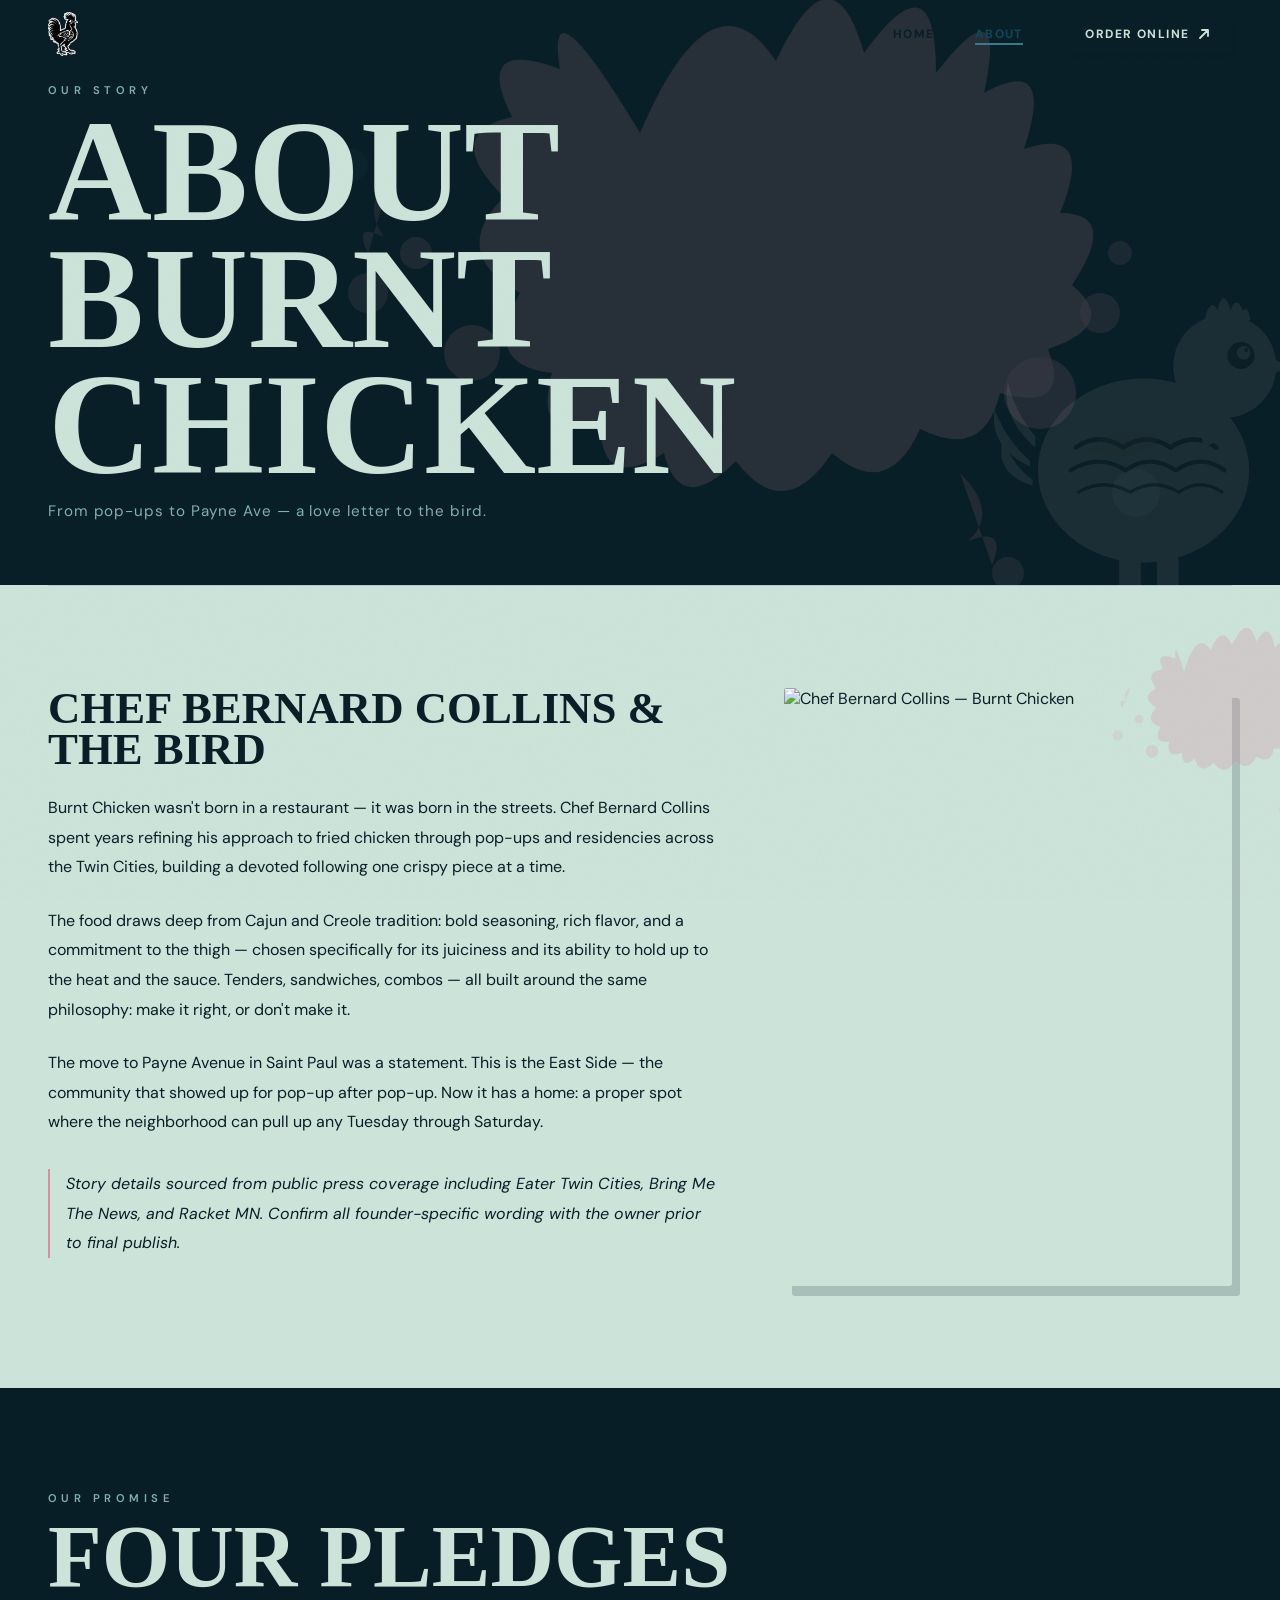
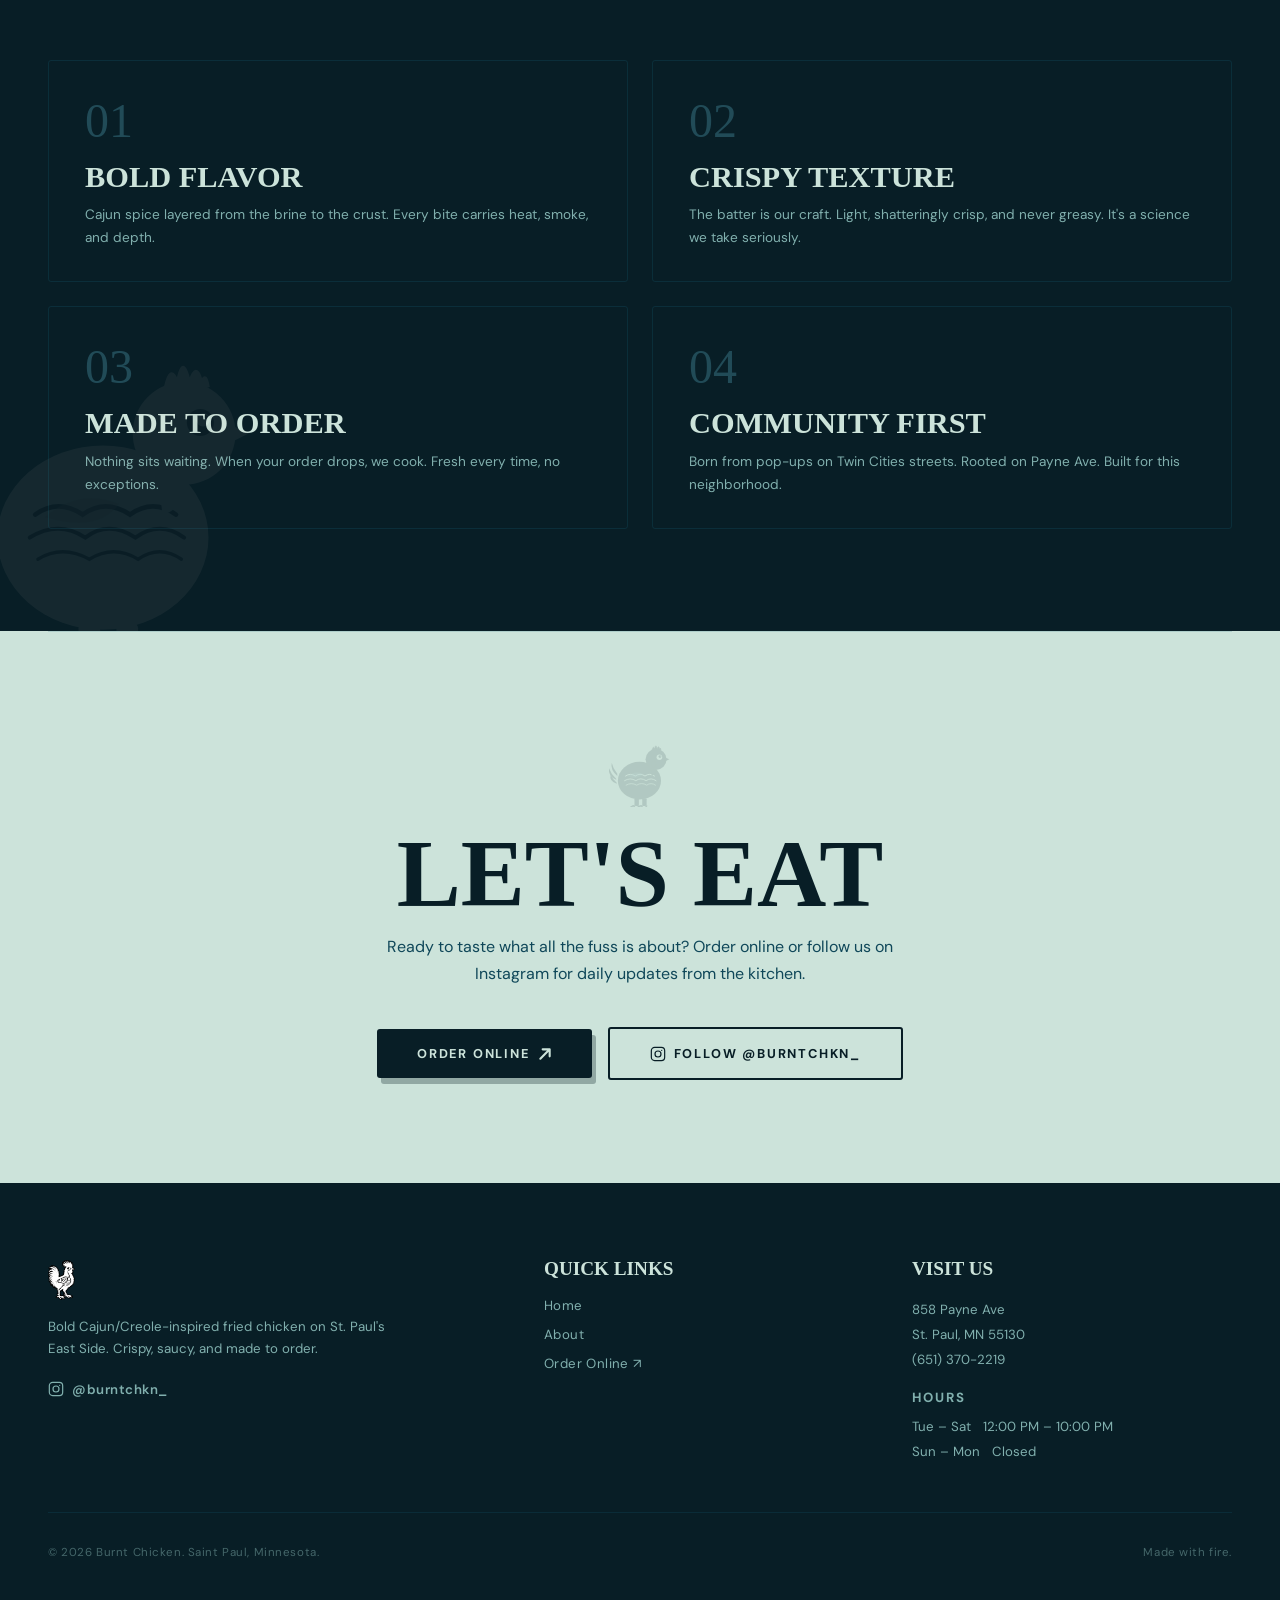
==== about.html @ 7e56224f "move site files to repo root for GitHub Pages Made-with: Cursor" ====
<!DOCTYPE html>
<html lang="en">
<head>
  <meta charset="UTF-8">
  <meta name="viewport" content="width=device-width, initial-scale=1.0">
  <title>About | Burnt Chicken | Saint Paul, MN</title>
  <meta name="description" content="The story behind Burnt Chicken — Chef Bernard Collins, Cajun/Creole roots, and the journey from Twin Cities pop-ups to Payne Ave on St. Paul's East Side.">
  <meta property="og:title" content="About | Burnt Chicken | Saint Paul, MN">
  <meta property="og:description" content="From pop-ups to Payne Ave. The story of Burnt Chicken and Chef Bernard Collins.">
  <meta property="og:type" content="website">
  <link rel="canonical" href="https://burntchicken.com/about">
  <link rel="icon" href="brand/chicken-icon.svg" type="image/svg+xml">
  <link rel="stylesheet" href="css/styles.css">
</head>
<body>

  <!-- ========================================================
       HEADER
       ======================================================== -->
  <header class="header" id="header">
    <div class="container header__inner">
      <a href="index.html" class="header__logo" aria-label="Burnt Chicken – Home">
        <img src="images/logo.png" alt="Burnt Chicken">
      </a>

      <nav class="header__nav" aria-label="Main navigation">
        <a href="index.html">Home</a>
        <a href="about.html" class="active">About</a>
        <a href="https://o.spoton.com/BL-3229-C4A0-83FE" target="_blank" rel="noopener noreferrer" class="btn btn--primary">
          Order Online
          <svg width="12" height="12" viewBox="0 0 12 12" fill="none" aria-hidden="true">
            <path d="M2 10L10 2M10 2H4M10 2V8" stroke="currentColor" stroke-width="1.8" stroke-linecap="round" stroke-linejoin="round"/>
          </svg>
        </a>
      </nav>

      <button class="header__toggle" id="menuToggle" aria-label="Open menu" aria-expanded="false">
        <span></span><span></span><span></span>
      </button>
    </div>

    <div class="header__mobile" id="mobileMenu" aria-hidden="true">
      <nav>
        <a href="index.html">Home</a>
        <a href="about.html">About</a>
        <a href="https://o.spoton.com/BL-3229-C4A0-83FE" target="_blank" rel="noopener noreferrer" class="btn btn--primary" style="justify-content:center;margin-top:.5rem;">
          Order Online
          <svg width="12" height="12" viewBox="0 0 12 12" fill="none" aria-hidden="true">
            <path d="M2 10L10 2M10 2H4M10 2V8" stroke="currentColor" stroke-width="1.8" stroke-linecap="round" stroke-linejoin="round"/>
          </svg>
        </a>
      </nav>
    </div>
  </header>


  <main>

    <!-- ======================================================
         ABOUT HERO
         ====================================================== -->
    <section class="about-hero">
      <img src="brand/splatter-3.svg" alt="" class="about-hero__bg" aria-hidden="true">
      <img src="brand/chicken-icon.svg" alt="" class="about-hero__watermark" aria-hidden="true">

      <div class="container about-hero__content">
        <p class="section-label about-hero__label">Our Story</p>
        <h1 class="about-hero__headline" id="aboutHeadline">
          About<br>Burnt Chicken
        </h1>
        <p class="about-hero__sub">
          From pop-ups to Payne Ave — a love letter to the bird.
        </p>
      </div>
    </section>


    <!-- ======================================================
         STORY
         ====================================================== -->
    <div class="section-sep"></div>
    <section class="story" id="story">
      <img src="brand/splatter-1.svg" alt="" class="story__splatter" aria-hidden="true">
      <div class="container">
        <!--
          The story section uses a 2-column layout on desktop:
          text on the left, chef/restaurant photo on the right.
          Replace images/about-chef.svg with about-chef.jpg (or any photo).
        -->
        <div class="story__layout">
        <div class="story__text" id="storyText">
          <h3 class="story__title">Chef Bernard Collins &amp; The Bird</h3>

          <p>
            Burnt Chicken wasn't born in a restaurant — it was born in the streets. Chef
            Bernard Collins spent years refining his approach to fried chicken through pop-ups
            and residencies across the Twin Cities, building a devoted following one crispy
            piece at a time.
          </p>

          <p>
            The food draws deep from Cajun and Creole tradition: bold seasoning, rich flavor,
            and a commitment to the thigh — chosen specifically for its juiciness and its
            ability to hold up to the heat and the sauce. Tenders, sandwiches, combos — all
            built around the same philosophy: make it right, or don't make it.
          </p>

          <p>
            The move to Payne Avenue in Saint Paul was a statement. This is the East Side —
            the community that showed up for pop-up after pop-up. Now it has a home: a proper
            spot where the neighborhood can pull up any Tuesday through Saturday.
          </p>

          <p class="story__disclaimer">
            Story details sourced from public press coverage including Eater Twin Cities,
            Bring Me The News, and Racket MN. Confirm all founder-specific wording with the
            owner prior to final publish.
          </p>
        </div>

        <img
          src="images/Chef1.JPG"
          alt="Chef Bernard Collins — Burnt Chicken"
          class="story__photo"
        >

        </div><!-- end .story__layout -->
      </div>
    </section>


    <!-- ======================================================
         FOUR PLEDGES
         ====================================================== -->
    <section class="pledges" id="pledges">
      <img src="brand/chicken-icon.svg" alt="" class="pledges__watermark" aria-hidden="true">
      <div class="container">
        <p class="section-label" style="color:var(--teal-light)">Our Promise</p>
        <h2 class="section-title" style="color:var(--paper)">Four Pledges</h2>

        <div class="pledges__grid" id="pledgesGrid">

          <div class="pledge-card">
            <div class="pledge-card__num">01</div>
            <h3 class="pledge-card__title">Bold Flavor</h3>
            <p class="pledge-card__text">Cajun spice layered from the brine to the crust. Every bite carries heat, smoke, and depth.</p>
          </div>

          <div class="pledge-card">
            <div class="pledge-card__num">02</div>
            <h3 class="pledge-card__title">Crispy Texture</h3>
            <p class="pledge-card__text">The batter is our craft. Light, shatteringly crisp, and never greasy. It's a science we take seriously.</p>
          </div>

          <div class="pledge-card">
            <div class="pledge-card__num">03</div>
            <h3 class="pledge-card__title">Made to Order</h3>
            <p class="pledge-card__text">Nothing sits waiting. When your order drops, we cook. Fresh every time, no exceptions.</p>
          </div>

          <div class="pledge-card">
            <div class="pledge-card__num">04</div>
            <h3 class="pledge-card__title">Community First</h3>
            <p class="pledge-card__text">Born from pop-ups on Twin Cities streets. Rooted on Payne Ave. Built for this neighborhood.</p>
          </div>

        </div>
      </div>
    </section>


    <!-- ======================================================
         CTA PANEL
         ====================================================== -->
    <div class="section-sep"></div>
    <section class="about-cta" id="aboutCta">
      <div class="container">
        <img src="brand/chicken-icon.svg" alt="" class="about-cta__icon" aria-hidden="true">
        <h2 class="about-cta__title">Let's Eat</h2>
        <p class="about-cta__sub">
          Ready to taste what all the fuss is about? Order online or follow us on Instagram
          for daily updates from the kitchen.
        </p>
        <div class="about-cta__btns">
          <a href="https://o.spoton.com/BL-3229-C4A0-83FE" target="_blank" rel="noopener noreferrer" class="btn btn--primary btn--lg">
            Order Online
            <svg width="14" height="14" viewBox="0 0 12 12" fill="none" aria-hidden="true">
              <path d="M2 10L10 2M10 2H4M10 2V8" stroke="currentColor" stroke-width="1.8" stroke-linecap="round" stroke-linejoin="round"/>
            </svg>
          </a>
          <a href="https://www.instagram.com/burntchkn_/" target="_blank" rel="noopener noreferrer" class="btn btn--outline btn--lg">
            <svg width="16" height="16" viewBox="0 0 24 24" fill="none" aria-hidden="true">
              <rect x="2" y="2" width="20" height="20" rx="5" stroke="currentColor" stroke-width="1.8"/>
              <circle cx="12" cy="12" r="4.5" stroke="currentColor" stroke-width="1.8"/>
              <circle cx="17.5" cy="6.5" r="1" fill="currentColor"/>
            </svg>
            Follow @burntchkn_
          </a>
        </div>
      </div>
    </section>

  </main>


  <!-- ========================================================
       FOOTER
       ======================================================== -->
  <footer class="footer">
    <div class="container">
      <div class="footer__grid">
        <div>
          <div class="footer__logo">
            <img src="images/logo.png" alt="Burnt Chicken" style="filter:invert(1);height:40px;width:auto;max-width:120px;">
          </div>
          <p class="footer__desc">Bold Cajun/Creole-inspired fried chicken on St. Paul's East Side. Crispy, saucy, and made to order.</p>
          <a href="https://www.instagram.com/burntchkn_/" target="_blank" rel="noopener noreferrer" class="footer__ig">
            <svg width="16" height="16" viewBox="0 0 24 24" fill="none" aria-hidden="true">
              <rect x="2" y="2" width="20" height="20" rx="5" stroke="currentColor" stroke-width="1.8"/>
              <circle cx="12" cy="12" r="4.5" stroke="currentColor" stroke-width="1.8"/>
              <circle cx="17.5" cy="6.5" r="1" fill="currentColor"/>
            </svg>
            @burntchkn_
          </a>
        </div>

        <div>
          <h3 class="footer__col-title">Quick Links</h3>
          <nav class="footer__links">
            <a href="index.html">Home</a>
            <a href="about.html">About</a>
            <a href="https://o.spoton.com/BL-3229-C4A0-83FE" target="_blank" rel="noopener noreferrer">Order Online ↗</a>
          </nav>
        </div>

        <div>
          <h3 class="footer__col-title">Visit Us</h3>
          <address class="footer__address">
            <p>858 Payne Ave</p>
            <p>St. Paul, MN 55130</p>
            <p><a href="tel:+16513702219">(651) 370-2219</a></p>
            <p class="footer__hours-label">Hours</p>
            <p>Tue – Sat &nbsp; 12:00 PM – 10:00 PM</p>
            <p>Sun – Mon &nbsp; Closed</p>
          </address>
        </div>
      </div>

      <div class="footer__bottom">
        <p>&copy; <span id="year"></span> Burnt Chicken. Saint Paul, Minnesota.</p>
        <p>Made with fire.</p>
      </div>
    </div>
  </footer>


  <!-- Mobile sticky Order CTA -->
  <div class="sticky-order" id="stickyOrder">
    <a href="https://o.spoton.com/BL-3229-C4A0-83FE" target="_blank" rel="noopener noreferrer">
      Order Online
      <svg width="14" height="14" viewBox="0 0 12 12" fill="none" aria-hidden="true">
        <path d="M2 10L10 2M10 2H4M10 2V8" stroke="currentColor" stroke-width="1.8" stroke-linecap="round" stroke-linejoin="round"/>
      </svg>
    </a>
  </div>


  <script src="https://cdnjs.cloudflare.com/ajax/libs/gsap/3.12.5/gsap.min.js"></script>
  <script src="https://cdnjs.cloudflare.com/ajax/libs/gsap/3.12.5/ScrollTrigger.min.js"></script>
  <script src="https://cdn.jsdelivr.net/npm/lenis@1.1.14/dist/lenis.min.js"></script>
  <script src="js/main.js"></script>

</body>
</html>
---- css/styles.css ----
/* ============================================================
   BURNT CHICKEN — styles.css
   Brand palette, base styles, all components
   ============================================================ */

@import url('https://fonts.googleapis.com/css2?family=Permanent+Marker&family=DM+Sans:wght@400;500;600;700&display=swap');

/* ---- Tokens ------------------------------------------------ */
:root {
  --ink:        #081E26;
  --paper:      #CCE3DA;
  --teal-light: #81B0AE;
  --teal:       #3A7889;
  --teal-dark:  #0F4759;
  --pink:       #D790A2;

  --font-display: 'Permanent Marker', cursive;
  --font-sans:    'DM Sans', system-ui, sans-serif;

  --shadow-sm:  4px 6px 0 rgba(8,30,38,.30);
  --shadow-md:  6px 8px 0 rgba(8,30,38,.22);

  --radius:     3px;
  --max-w:      1280px;
  --ease:       cubic-bezier(.25,.46,.45,.94);
}

/* ---- Reset ------------------------------------------------- */
*, *::before, *::after { box-sizing: border-box; margin: 0; padding: 0; }
html { scroll-behavior: auto; }
img, svg { display: block; max-width: 100%; }
a { color: inherit; text-decoration: none; }
ul { list-style: none; }
address { font-style: normal; }
button { border: none; background: none; cursor: pointer; font: inherit; }

/* ---- Base -------------------------------------------------- */
body {
  background-color: var(--paper);
  color: var(--ink);
  font-family: var(--font-sans);
  -webkit-font-smoothing: antialiased;
  overflow-x: hidden;
  position: relative;
}

/* Paper grain overlay */
body::before {
  content: '';
  position: fixed;
  inset: 0;
  background-image: url("data:image/svg+xml,%3Csvg xmlns='http://www.w3.org/2000/svg' width='300' height='300'%3E%3Cfilter id='n'%3E%3CfeTurbulence type='fractalNoise' baseFrequency='.85' numOctaves='4' stitchTiles='stitch'/%3E%3CfeColorMatrix type='saturate' values='0'/%3E%3C/filter%3E%3Crect width='300' height='300' filter='url(%23n)' opacity='.04'/%3E%3C/svg%3E");
  background-repeat: repeat;
  pointer-events: none;
  z-index: 9999;
  opacity: .5;
}

h1, h2, h3, h4 {
  font-family: var(--font-display);
  text-transform: uppercase;
  line-height: .9;
}

/* ---- Layout helpers --------------------------------------- */
.container {
  width: 100%;
  max-width: var(--max-w);
  margin-inline: auto;
  padding-inline: clamp(1.5rem, 5vw, 3rem);
}

.section-sep {
  height: 1px;
  background: rgba(58,120,137,.2);
  margin-inline: clamp(1.5rem, 5vw, 3rem);
}

/* ---- Scrollbar -------------------------------------------- */
::-webkit-scrollbar { width: 8px; }
::-webkit-scrollbar-track { background: var(--paper); }
::-webkit-scrollbar-thumb { background: var(--teal); border-radius: 4px; }
::-webkit-scrollbar-thumb:hover { background: var(--teal-dark); }

/* ---- Reduced-motion --------------------------------------- */
@media (prefers-reduced-motion: reduce) {
  *, *::before, *::after {
    animation-duration: .01ms !important;
    transition-duration: .01ms !important;
  }
}

/* ============================================================
   HEADER
   ============================================================ */
.header {
  position: fixed;
  top: 0; left: 0; right: 0;
  z-index: 100;
  transition: background .3s var(--ease), box-shadow .3s var(--ease);
}
.header.scrolled {
  background: rgba(204,227,218,.96);
  backdrop-filter: blur(8px);
  box-shadow: var(--shadow-sm);
  border-bottom: 1px solid rgba(58,120,137,.18);
}
.header__inner {
  display: flex;
  align-items: center;
  justify-content: space-between;
  height: 68px;
}
.header__logo {
  display: flex;
  align-items: center;
  gap: .75rem;
  flex-shrink: 0;
}
.header__logo img {
  height: 44px;
  width: auto;
  max-width: 140px;
  object-fit: contain;
  transition: transform .3s var(--ease);
}
.header__logo:hover img { transform: rotate(-6deg); }
.header__logo-text {
  font-family: var(--font-display);
  font-size: 1.3rem;
  color: var(--ink);
  text-transform: uppercase;
}
.header__nav {
  display: flex;
  align-items: center;
  gap: 2.5rem;
}
.header__nav a {
  font-family: var(--font-sans);
  font-weight: 700;
  font-size: .75rem;
  letter-spacing: .12em;
  text-transform: uppercase;
  color: var(--ink);
  position: relative;
  transition: color .2s;
}
.header__nav a::after {
  content: '';
  position: absolute;
  bottom: -3px; left: 0;
  height: 2px;
  width: 0;
  background: var(--teal);
  transition: width .2s var(--ease);
}
.header__nav a:hover { color: var(--teal); }
.header__nav a:hover::after,
.header__nav a.active::after { width: 100%; }
.header__nav a.active { color: var(--teal-dark); }

/* Prevent nav-link overrides from leaking into the CTA button */
.header__nav .btn--primary {
  color: var(--paper);
}
.header__nav .btn--primary::after {
  display: none;
}

/* Toggle */
.header__toggle {
  display: none;
  flex-direction: column;
  gap: 5px;
  padding: .5rem;
}
.header__toggle span {
  display: block;
  width: 24px;
  height: 2px;
  background: var(--ink);
  transition: transform .3s, opacity .3s;
}
.header__toggle.open span:nth-child(1) { transform: rotate(45deg) translate(5px,5px); }
.header__toggle.open span:nth-child(2) { opacity: 0; }
.header__toggle.open span:nth-child(3) { transform: rotate(-45deg) translate(5px,-5px); }

/* Mobile menu */
.header__mobile {
  background: rgba(204,227,218,.98);
  backdrop-filter: blur(8px);
  border-top: 1px solid rgba(58,120,137,.18);
  overflow: hidden;
  max-height: 0;
  transition: max-height .35s var(--ease);
}
.header__mobile.open { max-height: 320px; }
.header__mobile nav {
  display: flex;
  flex-direction: column;
  gap: 1rem;
  padding: 1.5rem clamp(1.5rem, 5vw, 3rem);
}
.header__mobile nav a {
  font-weight: 700;
  font-size: .875rem;
  letter-spacing: .1em;
  text-transform: uppercase;
  color: var(--ink);
  transition: color .2s;
}
.header__mobile nav a:hover { color: var(--teal); }

/* ---- Button base ------------------------------------------ */
.btn {
  display: inline-flex;
  align-items: center;
  gap: .5rem;
  font-family: var(--font-sans);
  font-weight: 700;
  font-size: .75rem;
  letter-spacing: .14em;
  text-transform: uppercase;
  border-radius: var(--radius);
  transition: background .2s, transform .2s, box-shadow .2s, color .2s, border-color .2s;
  cursor: pointer;
  white-space: nowrap;
}
.btn:active { transform: translateY(0) !important; }

.btn--primary {
  background: var(--ink);
  color: var(--paper);
  padding: .65rem 1.4rem;
  box-shadow: var(--shadow-sm);
}
.btn--primary:hover {
  background: var(--teal-dark);
  transform: translateY(-2px);
  box-shadow: var(--shadow-md);
}

.btn--outline {
  background: transparent;
  color: var(--ink);
  border: 2px solid var(--ink);
  padding: .6rem 1.4rem;
}
.btn--outline:hover {
  background: var(--ink);
  color: var(--paper);
  transform: translateY(-2px);
}

.btn--ghost {
  background: transparent;
  color: var(--teal-dark);
  padding: .6rem 1rem;
}
.btn--ghost:hover { color: var(--teal); }

.btn--lg {
  font-size: .8rem;
  padding: 1rem 2.5rem;
}

.btn svg { flex-shrink: 0; }

/* ============================================================
   HERO
   ============================================================ */
.hero {
  position: relative;
  min-height: 100svh;
  display: flex;
  flex-direction: column;
  align-items: center;
  justify-content: center;
  overflow: hidden;
  background: var(--paper);
  padding-top: 68px;
}

/* Horizontal rule grain lines */
.hero::after {
  content: '';
  position: absolute;
  inset: 0;
  pointer-events: none;
  background-image: repeating-linear-gradient(
    0deg,
    rgba(8,30,38,.04) 0, rgba(8,30,38,.04) 1px,
    transparent 1px, transparent 44px
  );
}

.hero__splatter-1 {
  position: absolute;
  top: 0; right: 0;
  width: clamp(18rem,40vw,32rem);
  aspect-ratio: 1;
  pointer-events: none;
  transform: translate(25%, -15%);
}
.hero__splatter-2 {
  position: absolute;
  bottom: 0; left: 0;
  width: clamp(14rem,30vw,22rem);
  aspect-ratio: 1;
  pointer-events: none;
  transform: translate(-25%, 10%);
  opacity: .65;
}
.hero__watermark {
  position: absolute;
  top: 88px; left: clamp(1.5rem,5vw,3rem);
  width: 88px;
  aspect-ratio: 1;
  opacity: .1;
  pointer-events: none;
  display: none;
}

.hero__content {
  position: relative;
  z-index: 2;
  text-align: center;
  padding-inline: 1.5rem;
  max-width: 900px;
  width: 100%;
}
.hero__icon {
  width: clamp(5rem,12vw,8rem);
  aspect-ratio: 1;
  margin: 0 auto 1.5rem;
  object-fit: contain;
}
.hero__headline {
  font-size: clamp(4rem,16vw,12rem);
  letter-spacing: -.02em;
  color: var(--ink);
  line-height: .88;
  margin-bottom: 1.25rem;
}
.hero__tagline {
  font-family: var(--font-sans);
  font-weight: 600;
  font-size: clamp(.65rem,.9vw,.8rem);
  letter-spacing: .35em;
  text-transform: uppercase;
  color: var(--teal-dark);
  margin-bottom: 2.5rem;
}
.hero__ctas {
  display: flex;
  flex-wrap: wrap;
  align-items: center;
  justify-content: center;
  gap: 1rem;
}

/* Scroll hint */
.hero__scroll {
  position: absolute;
  bottom: 2rem;
  left: 50%;
  transform: translateX(-50%);
  display: flex;
  flex-direction: column;
  align-items: center;
  gap: .4rem;
  opacity: .3;
  pointer-events: none;
}
.hero__scroll span {
  font-family: var(--font-sans);
  font-size: .6rem;
  letter-spacing: .3em;
  text-transform: uppercase;
  color: var(--ink);
}
.hero__scroll-line {
  width: 1px;
  height: 2rem;
  background: var(--ink);
  animation: scrollBounce 1.6s ease-in-out infinite;
}
@keyframes scrollBounce {
  0%,100% { transform: scaleY(1); opacity: .5; }
  50%     { transform: scaleY(.5); opacity: 1; }
}

/* ============================================================
   FEATURED ITEMS
   ============================================================ */
.featured {
  position: relative;
  padding-block: clamp(4rem, 8vw, 7rem);
  background: var(--paper);
}
.section-label {
  font-family: var(--font-sans);
  font-weight: 600;
  font-size: .7rem;
  letter-spacing: .4em;
  text-transform: uppercase;
  color: var(--teal);
  margin-bottom: .75rem;
}
.section-title {
  font-size: clamp(2.8rem, 7vw, 5.5rem);
  color: var(--ink);
  margin-bottom: clamp(2.5rem, 5vw, 4rem);
}
.cards-grid {
  display: grid;
  grid-template-columns: repeat(auto-fill, minmax(min(100%,280px),1fr));
  gap: 1.5rem;
  margin-bottom: 3rem;
}
.item-card {
  position: relative;
  background: var(--paper);
  border: 2px solid rgba(8,30,38,.1);
  border-radius: var(--radius);
  overflow: hidden;
  transition: transform .3s var(--ease), box-shadow .3s var(--ease);
  cursor: default;
}
.item-card:hover {
  transform: translateY(-6px) rotate(-.5deg);
  box-shadow: var(--shadow-md);
}
.item-card__band {
  height: 3px;
  width: 100%;
}
.item-card__body {
  padding: 1.5rem 1.75rem 1.75rem;
}
.item-card__emoji {
  font-size: 2.2rem;
  margin-bottom: 1rem;
  display: block;
  transition: transform .3s;
}
.item-card:hover .item-card__emoji { transform: scale(1.12); }
.item-card__name {
  font-size: clamp(1.35rem, 3vw, 1.7rem);
  color: var(--ink);
  margin-bottom: .4rem;
}
.item-card__desc {
  font-size: .82rem;
  line-height: 1.6;
  color: var(--teal-dark);
  margin-bottom: 1.2rem;
}
.item-card__cta {
  display: inline-flex;
  align-items: center;
  gap: .35rem;
  font-family: var(--font-sans);
  font-weight: 700;
  font-size: .7rem;
  letter-spacing: .14em;
  text-transform: uppercase;
  color: var(--ink);
  border-bottom: 2px solid var(--teal);
  padding-bottom: 2px;
  transition: color .2s, border-color .2s;
}
.item-card__cta:hover { color: var(--teal); border-color: var(--teal-dark); }
.featured__cta-wrap { text-align: center; }

/* ============================================================
   VIBE SECTION
   ============================================================ */
.vibe {
  position: relative;
  padding-block: clamp(4rem, 8vw, 7rem);
  background: var(--ink);
  color: var(--paper);
  overflow: hidden;
}
.vibe__splatter {
  position: absolute;
  top: 2rem; right: 0;
  width: clamp(16rem, 35vw, 28rem);
  aspect-ratio: 1;
  opacity: .28;
  pointer-events: none;
}
.vibe__watermark {
  position: absolute;
  bottom: 0; left: 0;
  width: clamp(14rem, 28vw, 22rem);
  aspect-ratio: 1;
  opacity: .05;
  filter: invert(1);
  pointer-events: none;
  transform: translate(-20%, 10%);
}
.vibe__grid {
  display: grid;
  grid-template-columns: 1fr;
  gap: 3rem;
}
.vibe__photo-wrap {
  border-radius: 4px;
  overflow: hidden;
  box-shadow: 8px 10px 0 rgba(8,30,38,.45);
  align-self: stretch;
}
.vibe__photo {
  width: 100%;
  height: 100%;
  min-height: 320px;
  object-fit: cover;
  display: block;
}
.vibe__label { color: var(--teal-light); }
.vibe__headline {
  font-size: clamp(2.8rem, 7vw, 5.5rem);
  color: var(--paper);
  margin-bottom: 1.5rem;
}
.vibe__headline em {
  font-style: normal;
  color: var(--pink);
}
.vibe__intro {
  font-size: clamp(.9rem, 1.5vw, 1rem);
  line-height: 1.7;
  color: var(--teal-light);
  max-width: 38rem;
}
.vibe__items { display: flex; flex-direction: column; gap: 2rem; }
.vibe__item {
  display: flex;
  gap: 1.25rem;
  align-items: flex-start;
}
.vibe__item-icon {
  font-size: 2rem;
  flex-shrink: 0;
  margin-top: .15rem;
  transition: transform .3s;
}
.vibe__item:hover .vibe__item-icon { transform: scale(1.12); }
.vibe__item-title {
  font-size: clamp(1.3rem, 2.5vw, 1.7rem);
  color: var(--paper);
  margin-bottom: .35rem;
}
.vibe__item-text {
  font-size: .85rem;
  line-height: 1.65;
  color: var(--teal-light);
}

/* ============================================================
   LOCATION BLOCK
   ============================================================ */
.location {
  position: relative;
  padding-block: clamp(4rem, 8vw, 7rem);
  background: var(--paper);
}
.location__title-wrap { text-align: center; margin-bottom: clamp(2.5rem, 5vw, 4rem); }
.location__grid {
  display: grid;
  grid-template-columns: 1fr;
  gap: 1.5rem;
}
.loc-card {
  background: var(--paper);
  border: 2px solid rgba(8,30,38,.1);
  border-radius: var(--radius);
  padding: 2rem 2.25rem 2.25rem;
  box-shadow: var(--shadow-sm);
}
.loc-card--dark {
  background: var(--ink);
  color: var(--paper);
  border-color: var(--ink);
  display: flex;
  flex-direction: column;
  gap: 1.25rem;
}
.loc-card__title {
  font-size: 1.6rem;
  margin-bottom: .25rem;
}
.loc-card--dark .loc-card__title { color: var(--paper); }
.loc-card__rule {
  width: 2rem;
  height: 2px;
  margin-bottom: 1.25rem;
}
.loc-card--dark .loc-card__rule { background: var(--teal); }
.loc-card__rule--pink { background: var(--pink); }
.loc-card__rule--teal { background: var(--teal); }

.loc-card address p { font-size: .85rem; line-height: 1.8; color: var(--teal-light); }
.loc-card address p.bold { color: var(--paper); font-weight: 600; font-size: .95rem; }
.loc-card address small { font-size: .72rem; color: var(--teal); }

.loc-card__map-btns { display: flex; flex-direction: column; gap: .6rem; margin-top: auto; }
.map-btn {
  display: flex;
  align-items: center;
  justify-content: center;
  gap: .5rem;
  font-family: var(--font-sans);
  font-weight: 700;
  font-size: .7rem;
  letter-spacing: .12em;
  text-transform: uppercase;
  border-radius: var(--radius);
  padding: .75rem 1rem;
  transition: background .2s, color .2s;
  text-align: center;
}
.map-btn--teal { background: var(--teal); color: var(--paper); }
.map-btn--teal:hover { background: var(--teal-dark); }
.map-btn--outline { border: 1px solid rgba(129,176,174,.35); color: var(--teal-light); }
.map-btn--outline:hover { border-color: var(--teal); color: var(--paper); }

.hours-list { list-style: none; }
.hours-list li {
  display: flex;
  justify-content: space-between;
  gap: 1rem;
  padding-block: .55rem;
  border-bottom: 1px solid rgba(8,30,38,.06);
  font-size: .83rem;
}
.hours-list li:last-child { border-bottom: none; }
.hours-list .day { font-weight: 600; }
.hours-list .day.closed { opacity: .35; }
.hours-list .time { color: var(--teal-dark); }
.hours-list .time.closed { color: var(--ink); opacity: .28; }

.contact-links { display: flex; flex-direction: column; gap: 1rem; margin-top: .5rem; }
.contact-link {
  display: flex;
  align-items: center;
  gap: .75rem;
  transition: color .2s;
}
.contact-link:hover { color: var(--teal); }
.contact-link--ig:hover { color: var(--pink); }
.contact-link__icon {
  width: 2rem;
  height: 2rem;
  background: rgba(58,120,137,.1);
  border-radius: 50%;
  display: flex;
  align-items: center;
  justify-content: center;
  flex-shrink: 0;
  transition: background .2s;
}
.contact-link:hover .contact-link__icon { background: rgba(58,120,137,.2); }
.contact-link--ig:hover .contact-link__icon { background: rgba(215,144,162,.2); }
.contact-link__name { font-weight: 600; font-size: .88rem; }
.contact-link__sub { font-size: .72rem; opacity: .45; }

.ready-card {
  background: var(--teal-dark);
  color: var(--paper);
  border-radius: var(--radius);
  padding: 2rem;
  text-align: center;
}
.ready-card h3 { font-size: 1.8rem; color: var(--paper); margin-bottom: .25rem; }
.ready-card p { font-size: .83rem; color: var(--teal-light); margin-bottom: 1.25rem; }
.ready-card .btn--paper {
  background: var(--paper);
  color: var(--ink);
  padding: .75rem 1.5rem;
  font-weight: 700;
  font-size: .75rem;
  letter-spacing: .14em;
  text-transform: uppercase;
  border-radius: var(--radius);
  display: inline-flex;
  align-items: center;
  gap: .5rem;
  transition: background .2s, color .2s, transform .2s;
}
.ready-card .btn--paper:hover {
  background: var(--pink);
  color: var(--paper);
  transform: translateY(-2px);
}

/* ============================================================
   FOOTER
   ============================================================ */
.footer {
  background: var(--ink);
  color: var(--paper);
  padding-block: clamp(3.5rem, 6vw, 5rem);
}
.footer__grid {
  display: grid;
  grid-template-columns: 1fr;
  gap: 3rem;
  padding-bottom: 3rem;
  border-bottom: 1px solid rgba(15,71,89,.35);
  margin-bottom: 2rem;
}
.footer__logo { display: flex; align-items: center; gap: .75rem; margin-bottom: 1rem; }
.footer__logo img { width: 40px; height: 40px; filter: invert(1); }
.footer__logo-text { font-family: var(--font-display); font-size: 1.25rem; text-transform: uppercase; }
.footer__desc { font-size: .83rem; line-height: 1.7; color: var(--teal-light); max-width: 22rem; margin-bottom: 1.25rem; }
.footer__ig {
  display: inline-flex;
  align-items: center;
  gap: .5rem;
  font-size: .83rem;
  font-weight: 600;
  letter-spacing: .04em;
  color: var(--teal-light);
  transition: color .2s;
}
.footer__ig:hover { color: var(--pink); }

.footer__col-title { font-size: 1.2rem; color: var(--paper); margin-bottom: 1.25rem; }
.footer__links { display: flex; flex-direction: column; gap: .75rem; }
.footer__links a { font-size: .83rem; color: var(--teal-light); letter-spacing: .03em; transition: color .2s; }
.footer__links a:hover { color: var(--pink); }

.footer__address p { font-size: .83rem; line-height: 1.9; color: var(--teal-light); }
.footer__address a { transition: color .2s; }
.footer__address a:hover { color: var(--pink); }
.footer__hours-label {
  font-weight: 700;
  font-size: .68rem;
  letter-spacing: .15em;
  text-transform: uppercase;
  color: var(--paper);
  margin-top: .75rem;
  margin-bottom: .25rem;
}

.footer__bottom {
  display: flex;
  flex-direction: column;
  gap: .5rem;
  align-items: center;
  text-align: center;
}
.footer__bottom p { font-size: .72rem; color: rgba(129,176,174,.5); letter-spacing: .05em; }

/* ============================================================
   MOBILE STICKY CTA
   ============================================================ */
.sticky-order {
  position: fixed;
  bottom: 1.5rem;
  left: 50%;
  transform: translateX(-50%) translateY(6rem);
  z-index: 90;
  opacity: 0;
  transition: transform .35s var(--ease), opacity .35s var(--ease);
  pointer-events: none;
}
.sticky-order.visible {
  transform: translateX(-50%) translateY(0);
  opacity: 1;
  pointer-events: auto;
}
.sticky-order a {
  display: inline-flex;
  align-items: center;
  gap: .6rem;
  background: var(--ink);
  color: var(--paper);
  font-family: var(--font-sans);
  font-weight: 700;
  font-size: .78rem;
  letter-spacing: .14em;
  text-transform: uppercase;
  padding: 1rem 2rem;
  border-radius: 999px;
  box-shadow: var(--shadow-md);
  white-space: nowrap;
}

/* ============================================================
   ABOUT PAGE
   ============================================================ */
.about-hero {
  position: relative;
  min-height: 65svh;
  display: flex;
  flex-direction: column;
  justify-content: flex-end;
  background: var(--ink);
  overflow: hidden;
  padding-top: 68px;
  padding-bottom: clamp(2.5rem, 5vw, 4rem);
}
.about-hero__bg {
  position: absolute;
  inset: 0;
  opacity: .22;
  pointer-events: none;
  object-fit: cover;
  width: 100%;
  height: 100%;
}
.about-hero__watermark {
  position: absolute;
  right: 0; bottom: 0;
  width: clamp(14rem, 30vw, 22rem);
  aspect-ratio: 1;
  opacity: .08;
  filter: invert(1);
  pointer-events: none;
  transform: translate(12%, 4%);
}
.about-hero__content { position: relative; z-index: 2; }
.about-hero__label { color: var(--teal-light); }
.about-hero__headline {
  font-size: clamp(3.5rem, 13vw, 9rem);
  color: var(--paper);
  line-height: .88;
  margin-bottom: .75rem;
}
.about-hero__sub {
  font-size: clamp(.8rem, 1.2vw, .95rem);
  color: var(--teal-light);
  letter-spacing: .06em;
  max-width: 30rem;
}

.story {
  position: relative;
  padding-block: clamp(4rem, 8vw, 7rem);
  background: var(--paper);
  overflow: hidden;
}
.story__splatter {
  position: absolute;
  top: 0; right: 0;
  width: clamp(14rem, 28vw, 20rem);
  aspect-ratio: 1;
  opacity: .38;
  pointer-events: none;
  transform: translate(20%, -10%);
}
.story__title { font-size: clamp(1.8rem, 4vw, 2.8rem); color: var(--ink); margin-bottom: 1.5rem; }
.story__text {
  max-width: 46rem;
}
.story__text p {
  font-size: clamp(.9rem, 1.4vw, 1rem);
  line-height: 1.85;
  color: var(--ink);
  margin-bottom: 1.5rem;
}
.story__disclaimer {
  font-size: .82rem;
  line-height: 1.7;
  color: rgba(8,30,38,.38);
  font-style: italic;
  border-left: 2px solid var(--pink);
  padding-left: 1rem;
  margin-top: 2rem;
}

.pledges {
  position: relative;
  padding-block: clamp(4rem, 8vw, 7rem);
  background: var(--ink);
  color: var(--paper);
  overflow: hidden;
}
.pledges__watermark {
  position: absolute;
  bottom: 0; left: 0;
  width: clamp(14rem, 28vw, 22rem);
  aspect-ratio: 1;
  opacity: .05;
  filter: invert(1);
  pointer-events: none;
  transform: translate(-20%, 10%);
}
.pledges__grid {
  display: grid;
  grid-template-columns: 1fr;
  gap: 1.5rem;
  margin-top: 3rem;
}
.pledge-card {
  border: 1px solid rgba(15,71,89,.4);
  border-radius: var(--radius);
  padding: 2rem 2.25rem;
  transition: border-color .3s, transform .3s;
}
.pledge-card:hover { border-color: var(--teal); transform: translateY(-4px); }
.pledge-card__num {
  font-family: var(--font-display);
  font-size: 3rem;
  color: var(--teal);
  opacity: .5;
  margin-bottom: 1rem;
  text-transform: uppercase;
  transition: opacity .3s;
}
.pledge-card:hover .pledge-card__num { opacity: 1; }
.pledge-card__title { font-size: clamp(1.4rem, 3vw, 1.9rem); color: var(--paper); margin-bottom: .75rem; }
.pledge-card__text { font-size: .85rem; line-height: 1.7; color: var(--teal-light); }

.about-cta {
  position: relative;
  padding-block: clamp(4rem, 8vw, 7rem);
  background: var(--paper);
  text-align: center;
  overflow: hidden;
}
.about-cta__icon {
  width: 4.5rem;
  aspect-ratio: 1;
  opacity: .13;
  margin: 0 auto 1.5rem;
}
.about-cta__title { font-size: clamp(3rem, 8vw, 6rem); color: var(--ink); margin-bottom: 1rem; }
.about-cta__sub {
  font-size: clamp(.9rem, 1.4vw, 1rem);
  line-height: 1.7;
  color: var(--teal-dark);
  max-width: 32rem;
  margin: 0 auto 2.5rem;
}
.about-cta__btns {
  display: flex;
  flex-wrap: wrap;
  align-items: center;
  justify-content: center;
  gap: 1rem;
}

/* ============================================================
   RESPONSIVE
   ============================================================ */
@media (min-width: 640px) {
  .header__watermark { display: block; }
  .loc-card__map-btns { flex-direction: row; }
}

@media (min-width: 768px) {
  .header__toggle { display: none !important; }
  .header__nav { display: flex !important; }
  .header__mobile { display: none !important; }

  .sticky-order { display: none; }

  .vibe__grid { grid-template-columns: 1fr 1.1fr 1fr; align-items: stretch; gap: 2.5rem; }

  .location__grid { grid-template-columns: 1fr 1fr; }
  .location__col-right { display: flex; flex-direction: column; gap: 1.5rem; }

  .pledges__grid { grid-template-columns: 1fr 1fr; }

  .footer__grid { grid-template-columns: 1fr 1fr; }
  .footer__bottom { flex-direction: row; justify-content: space-between; text-align: left; }
}

@media (max-width: 767px) {
  .header__nav { display: none; }
  .header__toggle { display: flex; }
  .header__mobile { display: block; }
}

@media (min-width: 1024px) {
  .location__grid { grid-template-columns: 1fr 1fr 1fr; }
  .location__col-right { display: contents; }
  .footer__grid { grid-template-columns: 1.4fr 1fr 1fr; }
}

/* ============================================================
   ITEM CARD — IMAGE SUPPORT
   When you add a real photo, the emoji is hidden automatically.
   ============================================================ */
.item-card__img {
  width: 100%;
  aspect-ratio: 3 / 2;
  object-fit: cover;
  display: block;
  background: rgba(8,30,38,.06); /* fallback colour while loading */
}

/* Hide the top colour band when an image is present */
.item-card:has(.item-card__img) .item-card__band {
  display: none;
}

/* Hide emoji when image is present */
.item-card:has(.item-card__img) .item-card__emoji {
  display: none;
}

/* ============================================================
   ABOUT PAGE — CHEF PHOTO
   ============================================================ */
.story__layout {
  display: grid;
  grid-template-columns: 1fr;
  gap: 3rem;
  align-items: start;
}

.story__photo {
  width: 100%;
  border-radius: var(--radius);
  object-fit: cover;
  object-position: top center;
  aspect-ratio: 3 / 4;
  box-shadow: 8px 10px 0 rgba(8,30,38,.18);
  display: block;
}

/* Show photo column side-by-side on wider screens */
@media (min-width: 768px) {
  .story__layout {
    grid-template-columns: 1fr 1fr;
    align-items: start;
  }
}

@media (min-width: 1024px) {
  .story__layout {
    grid-template-columns: 1.2fr 0.8fr;
    gap: 4rem;
    align-items: start;
  }
}

/* ============================================================
   HERO — BANNER IMAGE (replaces text headline)
   ============================================================ */
.hero__banner-img {
  width: 100%;
  max-width: clamp(260px, 72vw, 720px);
  height: auto;
  display: block;
  margin: 0 auto;
  object-fit: contain;
  filter: drop-shadow(0 4px 24px rgba(8,30,38,.18));
}

/* ============================================================
   SIDES SECTION DIVIDER
   ============================================================ */
.cards-divider {
  grid-column: 1 / -1;
  display: flex;
  align-items: center;
  gap: 1.25rem;
  padding-top: 1rem;
  padding-bottom: .25rem;
}
.cards-divider__label {
  font-family: var(--font-display);
  font-size: clamp(1.3rem, 3vw, 1.8rem);
  color: var(--ink);
  white-space: nowrap;
  text-transform: uppercase;
}
.cards-divider__line {
  flex: 1;
  height: 2px;
  background: rgba(8,30,38,.1);
}

/* ============================================================
   HERO — OPTIONAL BACKGROUND PHOTO
   Uncomment the hero__bg-photo rule in index.html to use.
   ============================================================ */
.hero__bg-photo {
  position: absolute;
  inset: 0;
  width: 100%;
  height: 100%;
  object-fit: cover;
  object-position: center;
  opacity: .08; /* very subtle — adjust to taste */
  pointer-events: none;
  z-index: 0;
}
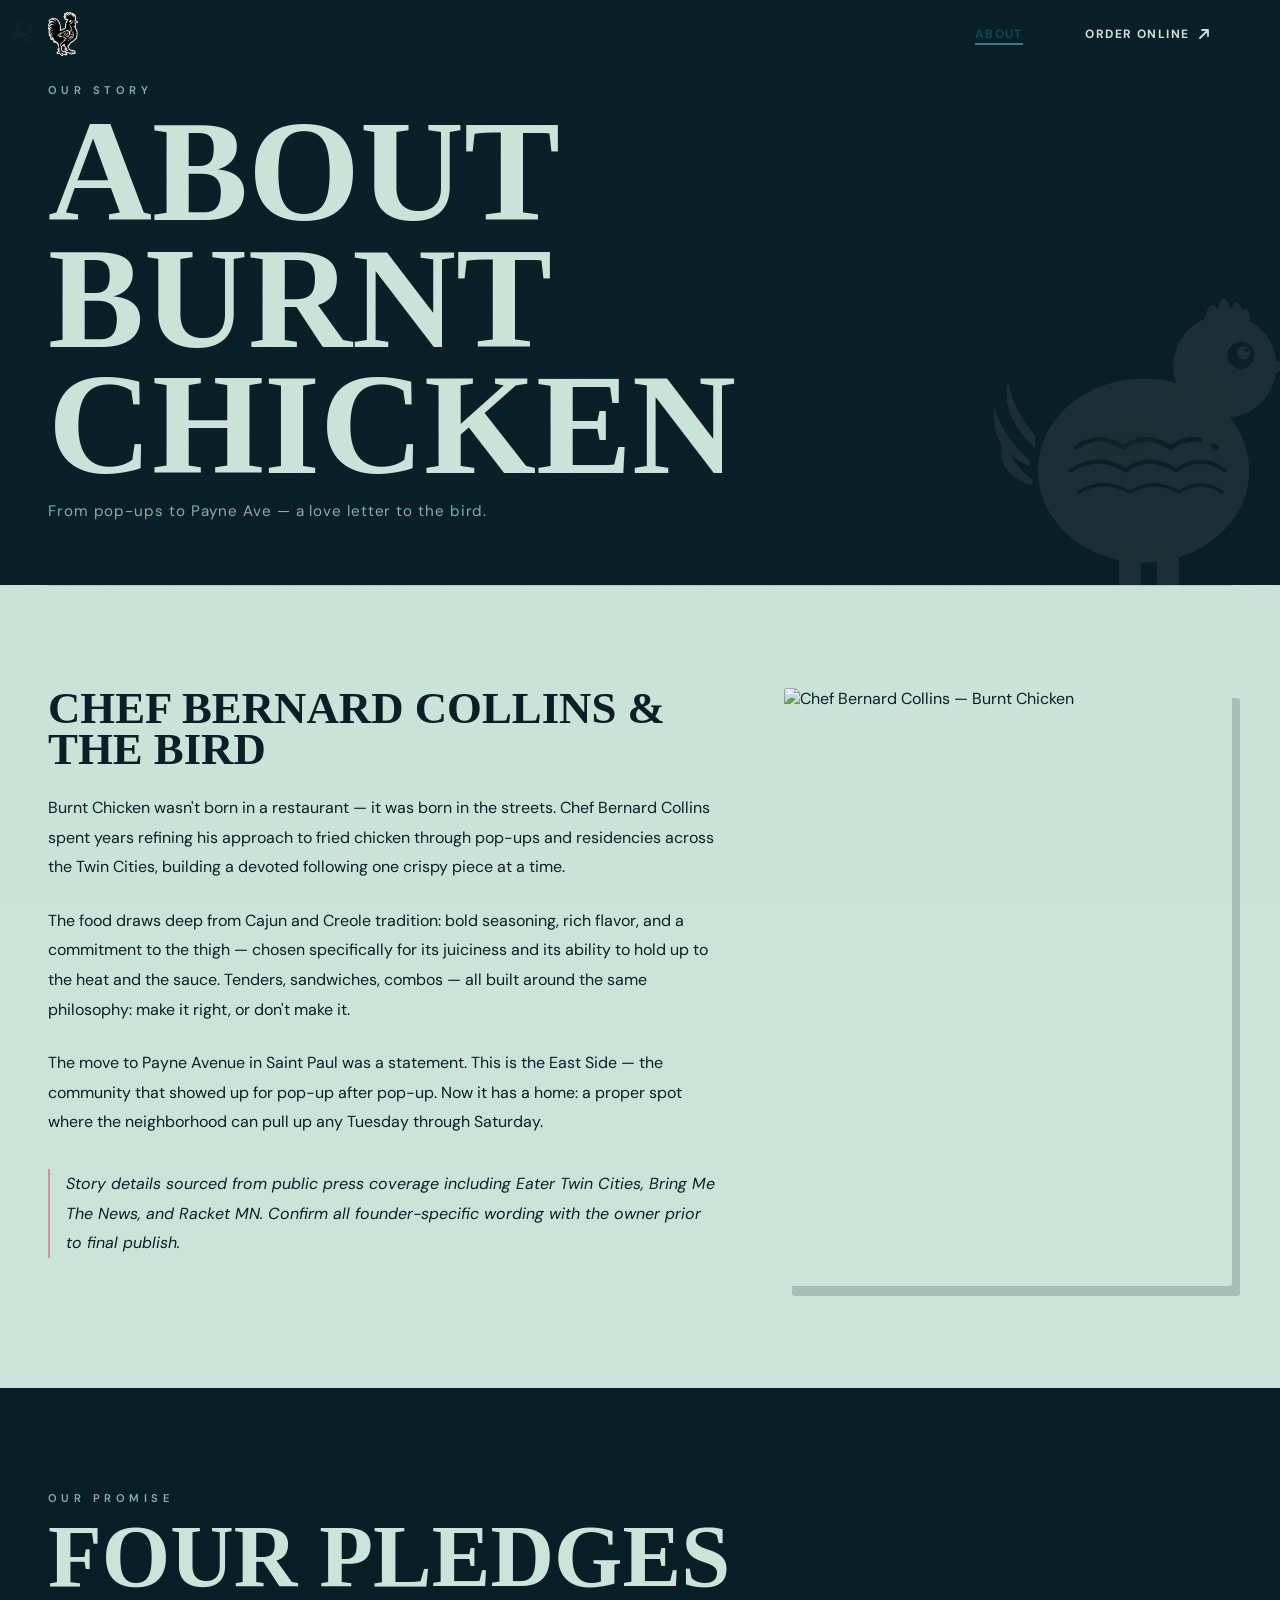
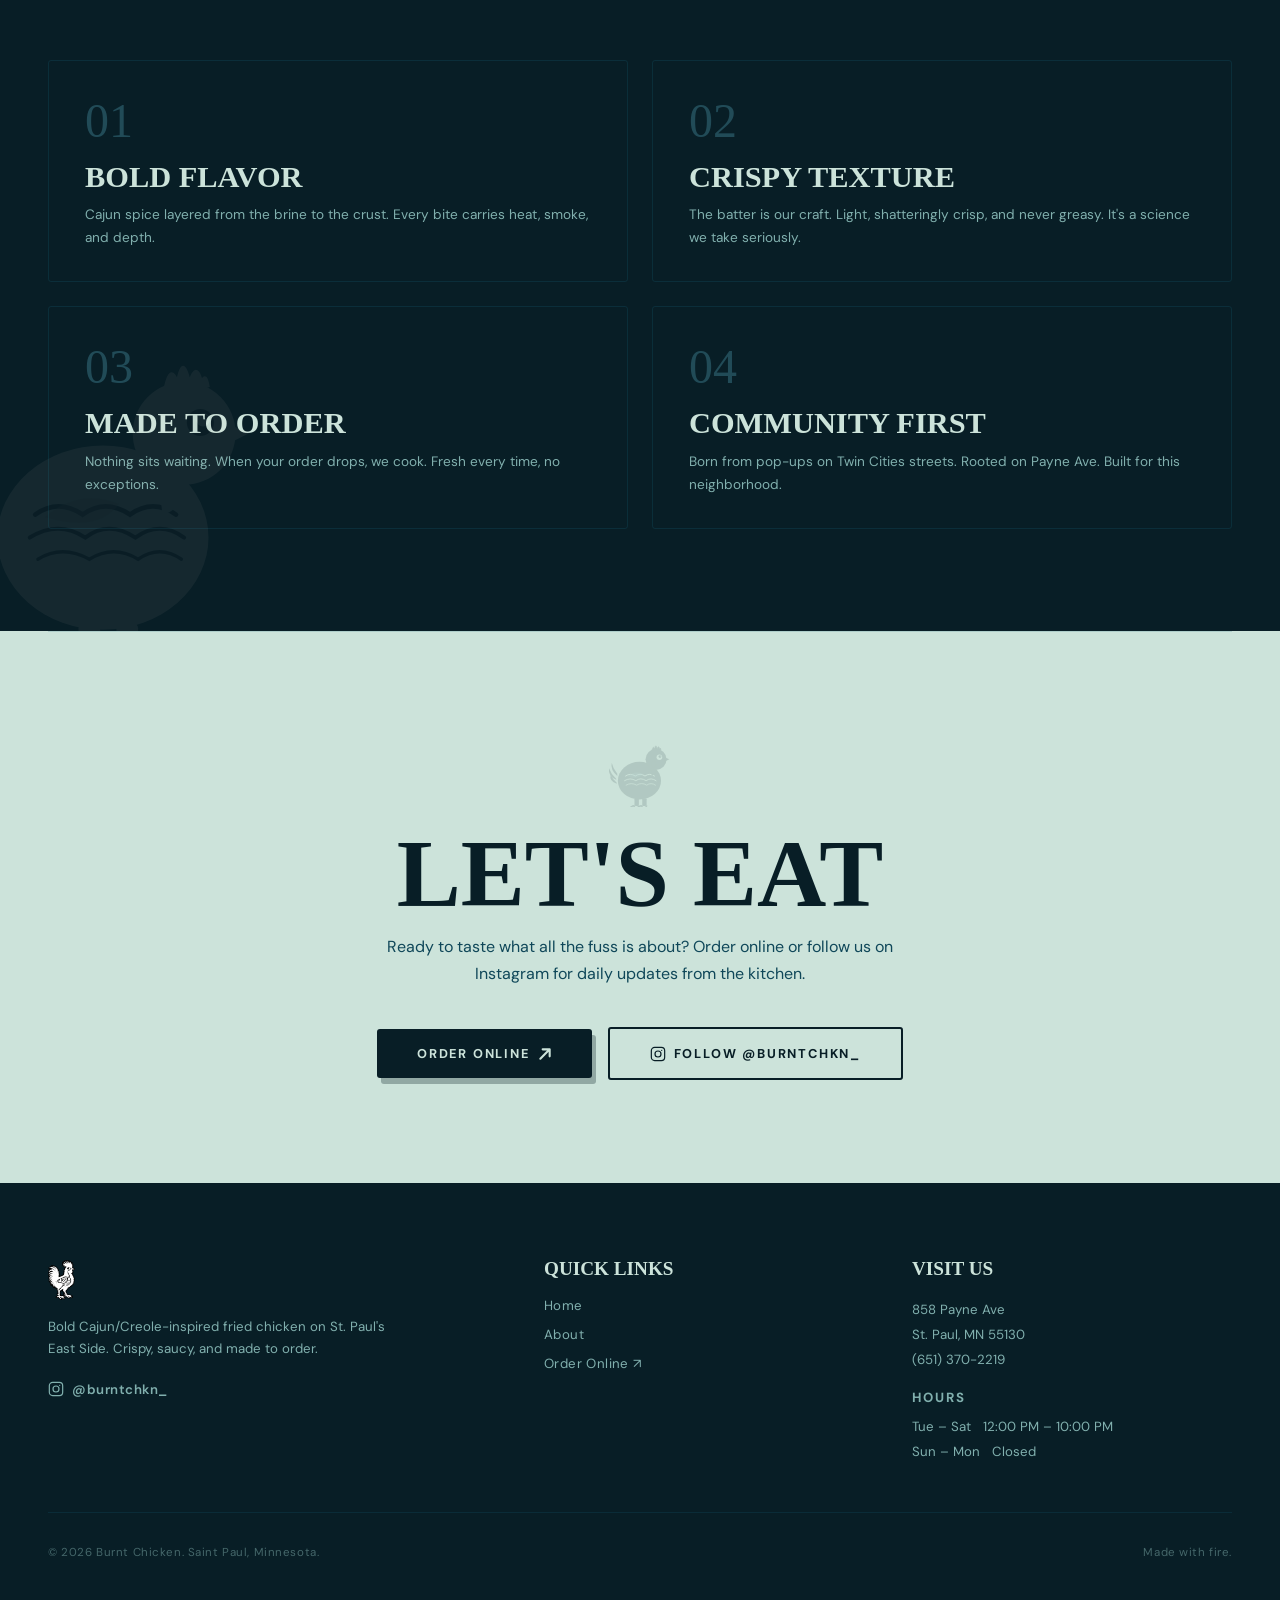
==== commit de98132f: "replace splatters with faded crawfish and catfish silhouettes Made-with: Cursor" ====
--- a/about.html
+++ b/about.html
@@ -60,7 +60,7 @@
          ABOUT HERO
          ====================================================== -->
     <section class="about-hero">
-      <img src="brand/splatter-3.svg" alt="" class="about-hero__bg" aria-hidden="true">
+      <img src="brand/crawfish.svg" alt="" class="about-hero__watermark about-hero__watermark--crawfish" aria-hidden="true">
       <img src="brand/chicken-icon.svg" alt="" class="about-hero__watermark" aria-hidden="true">
 
       <div class="container about-hero__content">
@@ -80,7 +80,7 @@
          ====================================================== -->
     <div class="section-sep"></div>
     <section class="story" id="story">
-      <img src="brand/splatter-1.svg" alt="" class="story__splatter" aria-hidden="true">
+      <img src="brand/catfish.svg" alt="" class="story__splatter" aria-hidden="true">
       <div class="container">
         <!--
           The story section uses a 2-column layout on desktop:
--- a/css/styles.css
+++ b/css/styles.css
@@ -212,6 +212,14 @@
 }
 .header__mobile nav a:hover { color: var(--teal); }
 
+/* Keep Order Online button legible inside the mobile menu */
+.header__mobile .btn--primary {
+  color: var(--paper);
+}
+.header__mobile .btn--primary:hover {
+  color: var(--paper);
+}
+
 /* ---- Button base ------------------------------------------ */
 .btn {
   display: inline-flex;
@@ -301,7 +309,8 @@
   width: clamp(18rem,40vw,32rem);
   aspect-ratio: 1;
   pointer-events: none;
-  transform: translate(25%, -15%);
+  transform: translate(20%, -10%) rotate(15deg);
+  opacity: .07;
 }
 .hero__splatter-2 {
   position: absolute;
@@ -309,8 +318,8 @@
   width: clamp(14rem,30vw,22rem);
   aspect-ratio: 1;
   pointer-events: none;
-  transform: translate(-25%, 10%);
-  opacity: .65;
+  transform: translate(-20%, 15%) rotate(-10deg);
+  opacity: .07;
 }
 .hero__watermark {
   position: absolute;
@@ -489,8 +498,10 @@
   top: 2rem; right: 0;
   width: clamp(16rem, 35vw, 28rem);
   aspect-ratio: 1;
-  opacity: .28;
-  pointer-events: none;
+  opacity: .08;
+  filter: invert(1);
+  pointer-events: none;
+  transform: translate(15%, 0) rotate(-15deg);
 }
 .vibe__watermark {
   position: absolute;
@@ -824,6 +835,14 @@
   pointer-events: none;
   transform: translate(12%, 4%);
 }
+.about-hero__watermark--crawfish {
+  right: auto;
+  left: 0;
+  bottom: auto;
+  top: 68px;
+  transform: translate(-15%, 0) rotate(20deg);
+  opacity: .07;
+}
 .about-hero__content { position: relative; z-index: 2; }
 .about-hero__label { color: var(--teal-light); }
 .about-hero__headline {
@@ -850,9 +869,9 @@
   top: 0; right: 0;
   width: clamp(14rem, 28vw, 20rem);
   aspect-ratio: 1;
-  opacity: .38;
-  pointer-events: none;
-  transform: translate(20%, -10%);
+  opacity: .07;
+  pointer-events: none;
+  transform: translate(15%, -8%) rotate(10deg);
 }
 .story__title { font-size: clamp(1.8rem, 4vw, 2.8rem); color: var(--ink); margin-bottom: 1.5rem; }
 .story__text {
@@ -976,6 +995,15 @@
   .header__nav { display: none; }
   .header__toggle { display: flex; }
   .header__mobile { display: block; }
+
+  /* Always show a solid header background on mobile so the
+     hamburger is visible over both light and dark hero sections */
+  .header {
+    background: rgba(204,227,218,.97);
+    backdrop-filter: blur(8px);
+    box-shadow: var(--shadow-sm);
+    border-bottom: 1px solid rgba(58,120,137,.18);
+  }
 }
 
 @media (min-width: 1024px) {
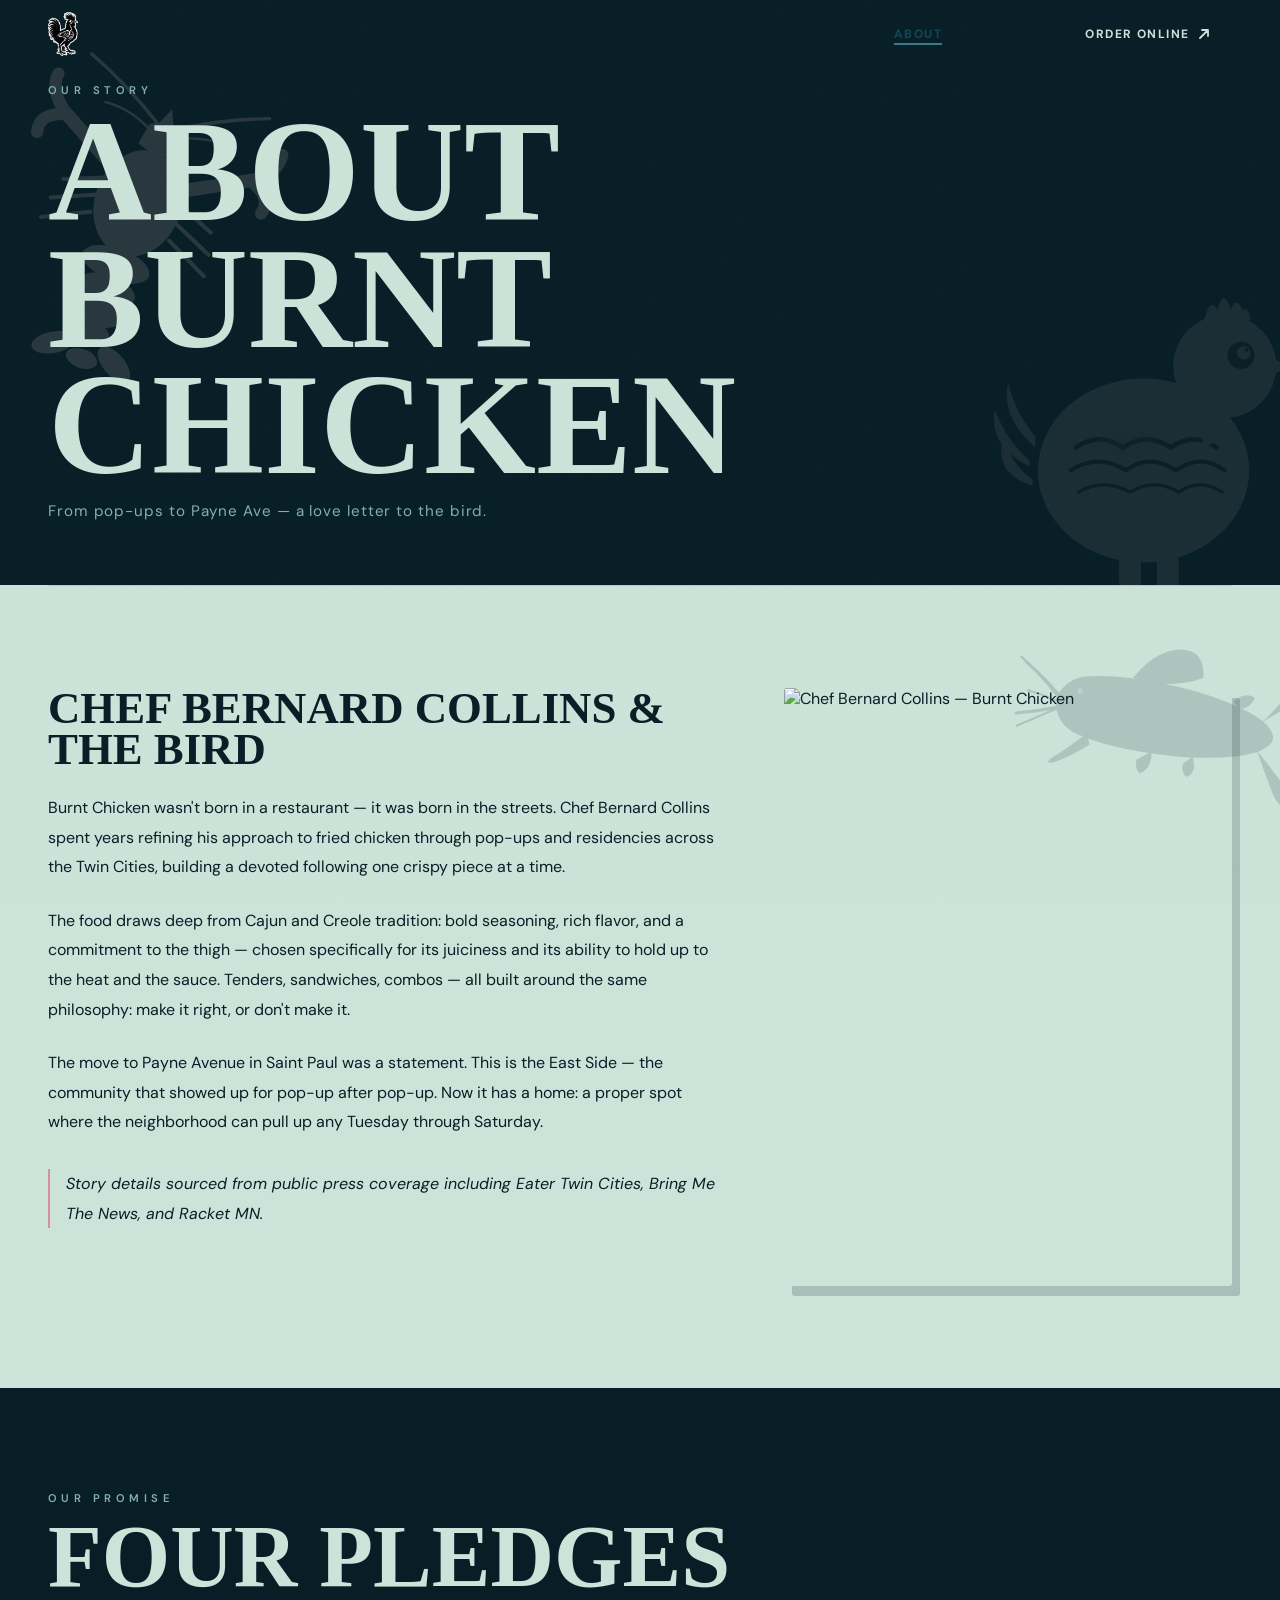
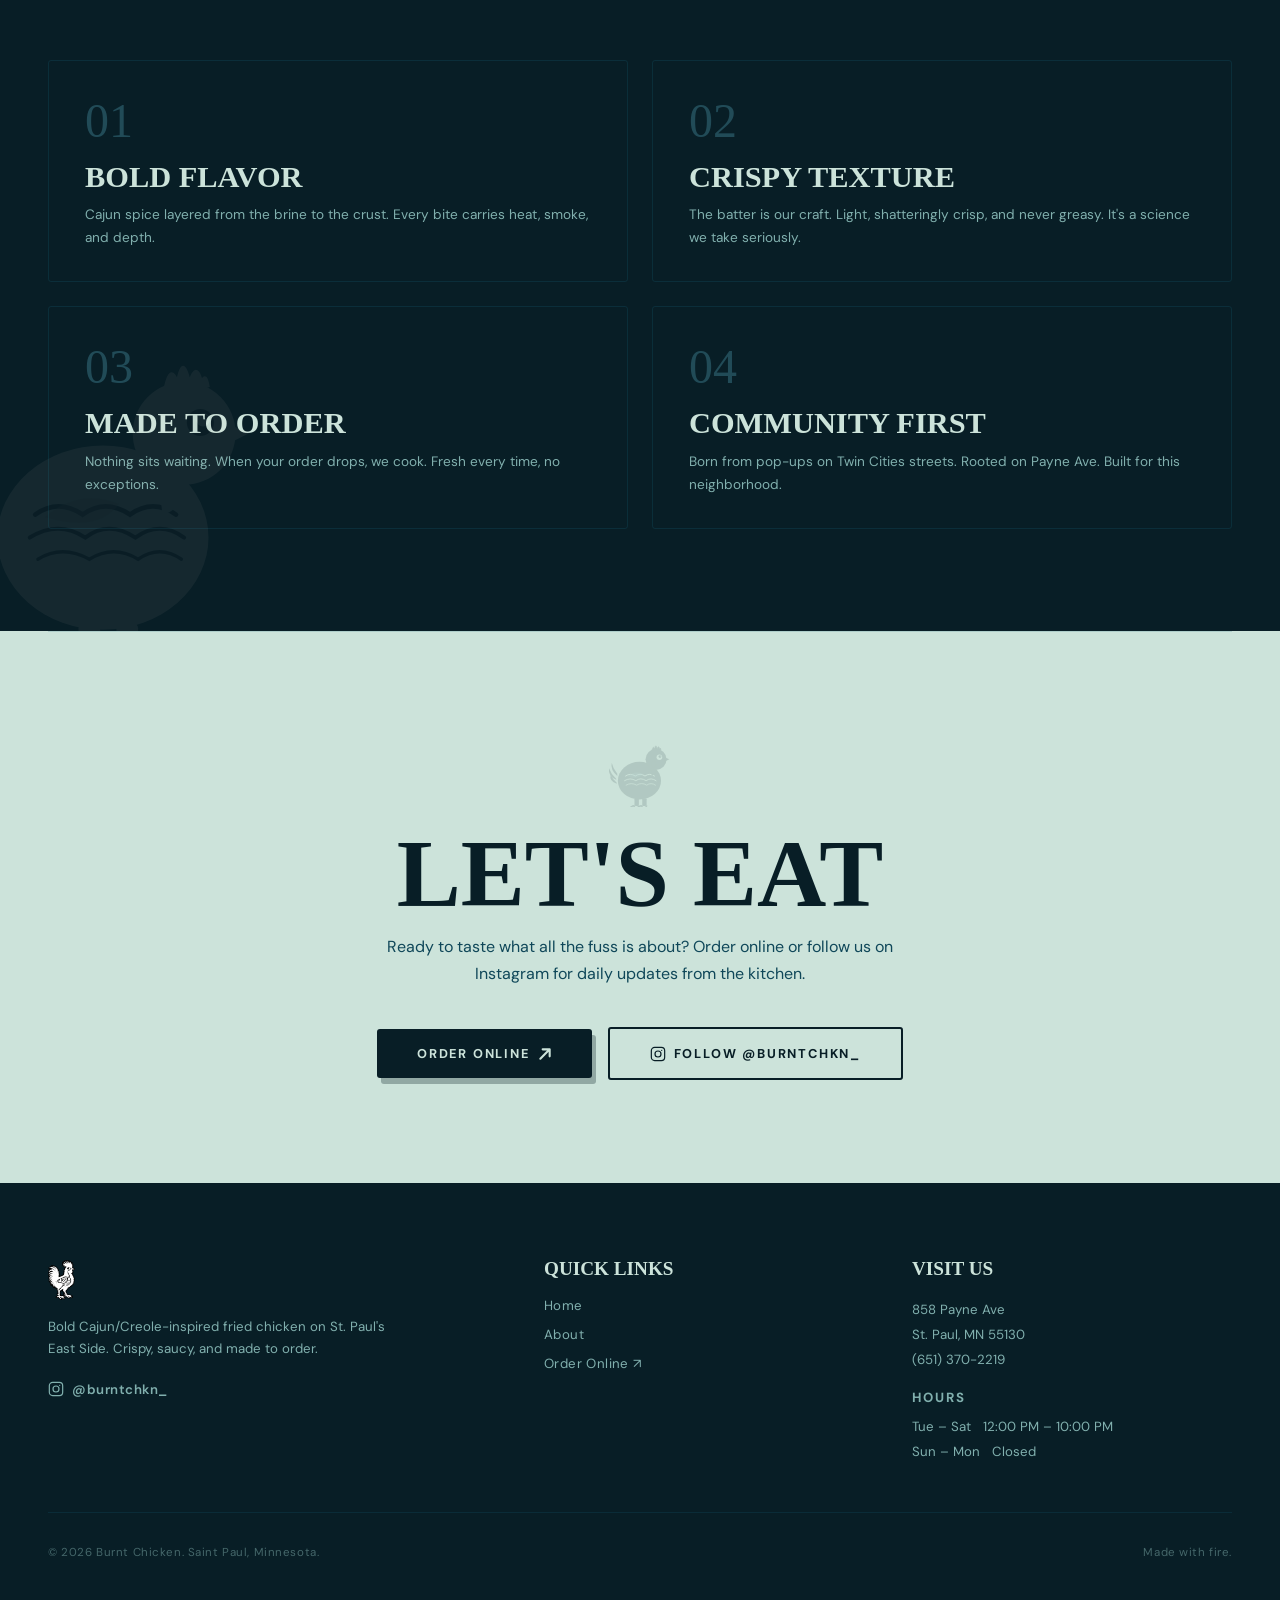
==== commit a4388169: "changes" ====
--- a/about.html
+++ b/about.html
@@ -2,14 +2,15 @@
 <html lang="en">
 <head>
   <meta charset="UTF-8">
-  <meta name="viewport" content="width=device-width, initial-scale=1.0">
+  <meta name="viewport" content="width=device-width, initial-scale=1.0, viewport-fit=cover">
   <title>About | Burnt Chicken | Saint Paul, MN</title>
   <meta name="description" content="The story behind Burnt Chicken — Chef Bernard Collins, Cajun/Creole roots, and the journey from Twin Cities pop-ups to Payne Ave on St. Paul's East Side.">
   <meta property="og:title" content="About | Burnt Chicken | Saint Paul, MN">
   <meta property="og:description" content="From pop-ups to Payne Ave. The story of Burnt Chicken and Chef Bernard Collins.">
   <meta property="og:type" content="website">
   <link rel="canonical" href="https://burntchicken.com/about">
-  <link rel="icon" href="brand/chicken-icon.svg" type="image/svg+xml">
+  <link rel="icon" href="images/logo.png" type="image/png">
+  <link rel="apple-touch-icon" href="images/logo.png">
   <link rel="stylesheet" href="css/styles.css">
 </head>
 <body>
@@ -26,6 +27,7 @@
       <nav class="header__nav" aria-label="Main navigation">
         <a href="index.html">Home</a>
         <a href="about.html" class="active">About</a>
+        <a href="https://o.spoton.com/BL-3229-C4A0-83FE" target="_blank" rel="noopener noreferrer">Menu</a>
         <a href="https://o.spoton.com/BL-3229-C4A0-83FE" target="_blank" rel="noopener noreferrer" class="btn btn--primary">
           Order Online
           <svg width="12" height="12" viewBox="0 0 12 12" fill="none" aria-hidden="true">
@@ -43,6 +45,7 @@
       <nav>
         <a href="index.html">Home</a>
         <a href="about.html">About</a>
+        <a href="https://o.spoton.com/BL-3229-C4A0-83FE" target="_blank" rel="noopener noreferrer">Menu</a>
         <a href="https://o.spoton.com/BL-3229-C4A0-83FE" target="_blank" rel="noopener noreferrer" class="btn btn--primary" style="justify-content:center;margin-top:.5rem;">
           Order Online
           <svg width="12" height="12" viewBox="0 0 12 12" fill="none" aria-hidden="true">
@@ -113,9 +116,7 @@
 
           <p class="story__disclaimer">
             Story details sourced from public press coverage including Eater Twin Cities,
-            Bring Me The News, and Racket MN. Confirm all founder-specific wording with the
-            owner prior to final publish.
-          </p>
+            Bring Me The News, and Racket MN.
         </div>
 
         <img
--- a/css/styles.css
+++ b/css/styles.css
@@ -97,6 +97,7 @@
   position: fixed;
   top: 0; left: 0; right: 0;
   z-index: 100;
+  padding-top: env(safe-area-inset-top);
   transition: background .3s var(--ease), box-shadow .3s var(--ease);
 }
 .header.scrolled {
@@ -287,7 +288,7 @@
   justify-content: center;
   overflow: hidden;
   background: var(--paper);
-  padding-top: 68px;
+  padding-top: calc(68px + env(safe-area-inset-top));
 }
 
 /* Horizontal rule grain lines */
@@ -310,7 +311,7 @@
   aspect-ratio: 1;
   pointer-events: none;
   transform: translate(20%, -10%) rotate(15deg);
-  opacity: .07;
+  opacity: .18;
 }
 .hero__splatter-2 {
   position: absolute;
@@ -319,7 +320,7 @@
   aspect-ratio: 1;
   pointer-events: none;
   transform: translate(-20%, 15%) rotate(-10deg);
-  opacity: .07;
+  opacity: .14;
 }
 .hero__watermark {
   position: absolute;
@@ -407,6 +408,23 @@
   position: relative;
   padding-block: clamp(4rem, 8vw, 7rem);
   background: var(--paper);
+  overflow: hidden;
+}
+.featured::before {
+  content: '';
+  position: absolute;
+  inset: 0;
+  background-image: url('../images/logo.png');
+  background-size: 110px 110px;
+  background-repeat: repeat;
+  opacity: .08;
+  mix-blend-mode: multiply;
+  pointer-events: none;
+  z-index: 0;
+}
+.featured .container {
+  position: relative;
+  z-index: 1;
 }
 .section-label {
   font-family: var(--font-sans);
@@ -498,7 +516,7 @@
   top: 2rem; right: 0;
   width: clamp(16rem, 35vw, 28rem);
   aspect-ratio: 1;
-  opacity: .08;
+  opacity: .15;
   filter: invert(1);
   pointer-events: none;
   transform: translate(15%, 0) rotate(-15deg);
@@ -813,7 +831,7 @@
   justify-content: flex-end;
   background: var(--ink);
   overflow: hidden;
-  padding-top: 68px;
+  padding-top: calc(68px + env(safe-area-inset-top));
   padding-bottom: clamp(2.5rem, 5vw, 4rem);
 }
 .about-hero__bg {
@@ -839,9 +857,9 @@
   right: auto;
   left: 0;
   bottom: auto;
-  top: 68px;
+  top: calc(68px + env(safe-area-inset-top));
   transform: translate(-15%, 0) rotate(20deg);
-  opacity: .07;
+  opacity: .13;
 }
 .about-hero__content { position: relative; z-index: 2; }
 .about-hero__label { color: var(--teal-light); }
@@ -869,7 +887,7 @@
   top: 0; right: 0;
   width: clamp(14rem, 28vw, 20rem);
   aspect-ratio: 1;
-  opacity: .07;
+  opacity: .15;
   pointer-events: none;
   transform: translate(15%, -8%) rotate(10deg);
 }
@@ -1003,6 +1021,8 @@
     backdrop-filter: blur(8px);
     box-shadow: var(--shadow-sm);
     border-bottom: 1px solid rgba(58,120,137,.18);
+    /* Stretch background colour into the notch/status-bar area */
+    background-clip: padding-box;
   }
 }
 
